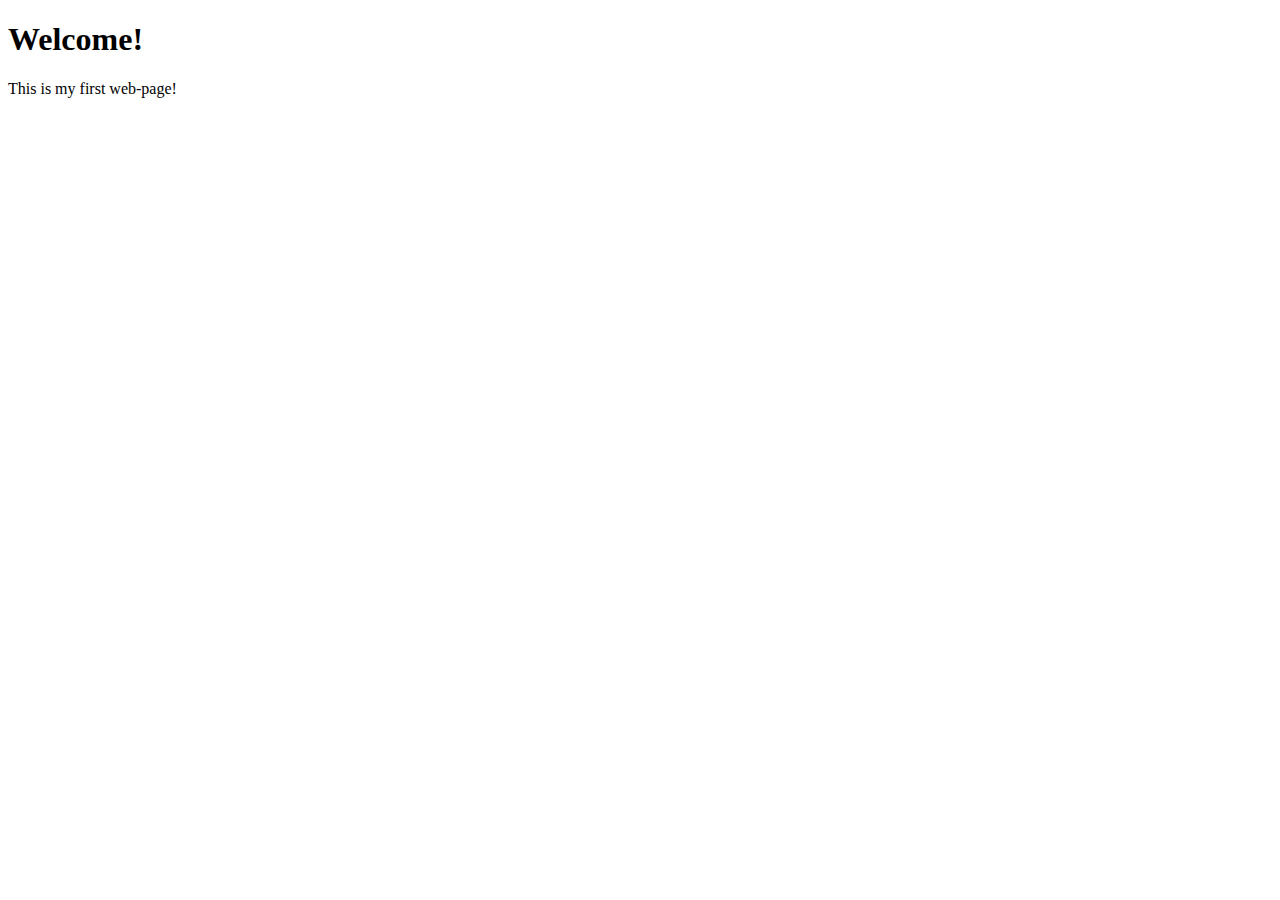
==== index.html @ a3b4c78f "Create index.html" ====
<!doctype html>
<html lang="en">
<head>
  <meta charset="utf-8">
  <title>MY FIRST SITE</title>
  <meta name="description" content="MY FIRST SITE DESCRIPTION">
  <meta name="author" content="MY NAME">
</head>
<body>
  <h1>Welcome!</h1>
  <p>This is my first web-page!</p>
</body>
</html>
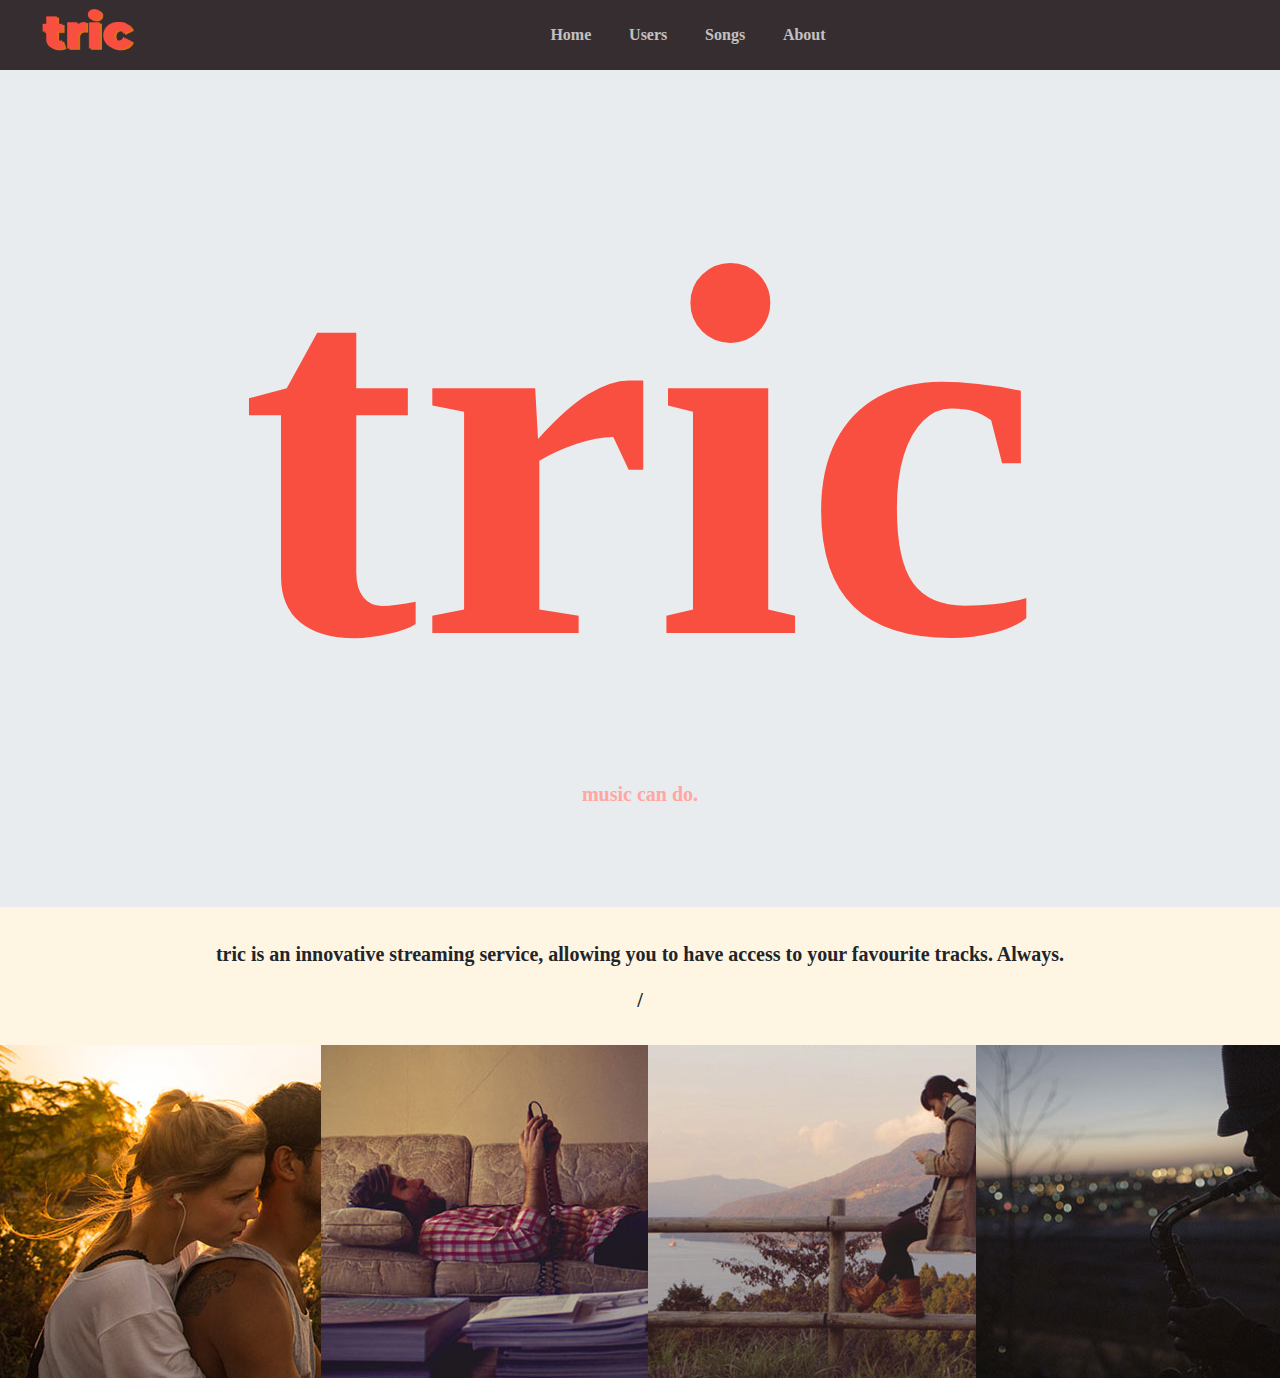
==== commit b388a84f: "cool" ====
--- a/index.html
+++ b/index.html
@@ -1,13 +1,72 @@
 <!doctype html>
 <html lang="en">
-<head>
-  <meta charset="utf-8">
-  <title>MY FIRST SITE</title>
-  <meta name="description" content="MY FIRST SITE DESCRIPTION">
-  <meta name="author" content="MY NAME">
+<meta charset="utf-8">
+<title>tric music | main</title>
+<meta name="description" content="tric music">
+<link rel="stylesheet" href="https://maxcdn.bootstrapcdn.com/bootstrap/4.3.1/css/bootstrap.min.css">
+<link rel="stylesheet" href="stylesheet/stylesheet.css">
+<meta name="author" content="Igor Anikieiev">
+<script src="https://maxcdn.bootstrapcdn.com/bootstrap/3.4.0/js/bootstrap.min.js"></script>
+
 </head>
+
+
 <body>
-  <h1>Welcome!</h1>
-  <p>This is my first web-page!</p>
-</body>
+
+<div class="navigation-bar">
+
+  <div id="navigation-container">
+
+    <img src="logo.png" width="8%">
+
+    <ul>
+    <li><a href="index.html">Home</a></li>
+    <li><a href="users.html">Users</a></li>
+    <li><a href="songs.html">Songs</a></li>
+    <li><a href="about.html">About</a></li>
+    </ul>
+  </div>
+
+
+<div class="color-change-2x">
+<div class="jumbotron jumbotron-fluid">
+
+  <div class="container">
+<div class="tracking-in-expand">
+    <h1>tric</h1>
+    </div>
+    <h3>music can do.</h3>
+  </div>
+</div>
+</div>
+
+
+<div class="container">
+  <p>tric is an innovative streaming service, allowing you to have access to your favourite tracks. Always.</p>
+ /
+<br>
+<br>
+
+</div>
+
+
+<div class="row">
+  <div class="column">
+    <img src="images/premium-img1.jpg" onclick="openModal();currentSlide(1)" class="hover-shadow">
+  </div>
+  <div class="column">
+    <img src="images/premium-img2.jpg" onclick="openModal();currentSlide(2)" class="hover-shadow">
+  </div>
+  <div class="column">
+    <img src="images/premium-img3.jpg" onclick="openModal();currentSlide(3)" class="hover-shadow">
+  </div>
+  <div class="column">
+    <img src="images/premium-img4.jpg" onclick="openModal();currentSlide(4)" class="hover-shadow">
+  </div>
+</div>
+
+
+
+</div>
+
 </html>
--- a/stylesheet/stylesheet.css
+++ b/stylesheet/stylesheet.css
@@ -0,0 +1,265 @@
+
+.row > .column {
+  padding: 0 8px;
+}
+
+.row:after {
+  content: "";
+  display: table;
+  clear: both;
+}
+
+.column {
+  float: left;
+  width: 25%;
+}
+
+
+.modal {
+  display: none;
+  position: fixed;
+  z-index: 1;
+  padding-top: 100px;
+  left: 0;
+  top: 0;
+  width: 100%;
+  height: 100%;
+  overflow: auto;
+  background-color: black;
+}
+
+.modal-content {
+  position: relative;
+  background-color: #fefefe;
+  margin: auto;
+  padding: 0;
+  width: 90%;
+  max-width: 1200px;
+}
+
+
+
+.mySlides {
+  display: none;
+}
+
+img.demo {
+  opacity: 0.6;
+}
+
+.active,
+.demo:hover {
+  opacity: 1;
+}
+
+img.hover-shadow {
+  transition: 0.3s;
+}
+
+.hover-shadow:hover {
+  box-shadow: 0 4px 8px 0 rgba(0, 0, 0, 0.2), 0 6px 20px 0 rgba(0, 0, 0, 0.19);
+}
+
+.jumbotron {
+  /**background-image: url("images/header.jpg");**/
+  /**background-color: #FEF6E3;**/
+  -webkit-animation: jumbotron 2s linear infinite alternate both;
+          animation: jumbotron 2s linear infinite alternate both;
+  background-size: cover;
+  height: 93vh;
+}
+
+.color-change-2x {
+        -webkit-animation: jumbotron 2s linear infinite alternate both;
+                animation: jumbotron 2s linear infinite alternate both;
+}
+
+@-webkit-keyframes jumbotron {
+  0% {
+    background: #FFD3D0;
+  }
+  100% {
+    background: #FEF6E3;
+  }
+}
+@keyframes jumbotron {
+  0% {
+    background: #FFD3D0;
+  }
+  100% {
+    background: #FEF6E3;
+  }
+}
+
+.container {
+font-family: "Montserrat";
+font-size: 15pt;
+font-weight: 600;
+}
+
+.jumbotron h1 {
+
+  font-family: "Montserrat";
+  font-size: 400pt;
+  font-weight: 900;
+  color: #F94F40;
+}
+
+.jumbotron h3 {
+
+  font-family: "Montserrat";
+  font-size: 15pt;
+  font-weight: 700;
+  color: #ffa7a0;
+}
+
+body {
+  font-size: 28px;
+  background-color: #FEF6E3;
+  margin: 0;
+  padding: 0;
+}
+
+.logo {
+  float: left;
+}
+
+#navigation-container {
+  width: 1200px;
+  margin: 0 auto;
+  height: 70px;
+}
+
+.navigation-bar {
+  background-color: #352d2f;
+  height: 70px;
+  width: 100%;
+  text-align:center;
+}
+.navigation-bar img{
+float:left;
+}
+.navigation-bar ul {
+  padding: 0px;
+  margin: 0px;
+  text-align: center;
+  display:inline-block;
+  vertical-align:top;
+}
+
+.navigation-bar li {
+  list-style-type: none;
+  padding: 0px;
+  height: 24px;
+  margin-top: 4px;
+  margin-bottom: 4px;
+  display: inline;
+}
+
+.navigation-bar li a {
+  color: white;
+  font-size: 16px;
+  font-family: "Montserrat";
+  font-weight: 700;
+  text-decoration: none;
+  line-height: 70px;
+  padding: 5px 15px;
+  opacity: 0.7;
+
+}
+
+#menu {
+  float: right;
+}
+
+.tracking-in-expand {
+        -webkit-animation: tracking-in-expand 0.7s cubic-bezier(0.215, 0.610, 0.355, 1.000) both;
+                animation: tracking-in-expand 0.7s cubic-bezier(0.215, 0.610, 0.355, 1.000) both;
+}
+
+@-webkit-keyframes tracking-in-expand {
+  0% {
+    letter-spacing: -10em;
+    opacity: 0;
+  }
+  40% {
+    opacity: 0.6;
+  }
+  100% {
+    opacity: 1;
+  }
+}
+@keyframes tracking-in-expand {
+  0% {
+    letter-spacing: -10em;
+    opacity: 0;
+  }
+  40% {
+    opacity: 0.6;
+  }
+  100% {
+    opacity: 1;
+  }
+}
+
+.content {
+margin-top: 5%;
+}
+
+#content_page
+{
+display: flex; justify-content: center;
+flex-direction: column;
+align-items: center;
+margin-top: 5%;
+margin: 0 auto;
+}
+
+.upic {
+float: left;
+padding: 5px;
+
+background: white;
+display: block;
+}
+
+.info {
+
+text-align: left;
+padding: 5px;
+background: white;s
+}
+
+.content table {
+margin-top:10px
+}
+
+.user_info {
+margin: auto;
+overflow: auto;
+width: 70%;
+opacity:0.8;
+background: white;
+padding: 10px;
+}
+
+
+
+tr#td1 {
+font-family: "Montserrat";
+font-weight: 900;
+}
+
+tr {
+font-family: "Montserrat";
+font-weight: 600;
+}
+
+table#table1 {
+  width:70%;
+  margin-left:15%;
+  margin-right:15%;
+  background-color: white;
+  text-align: center;
+}
+
